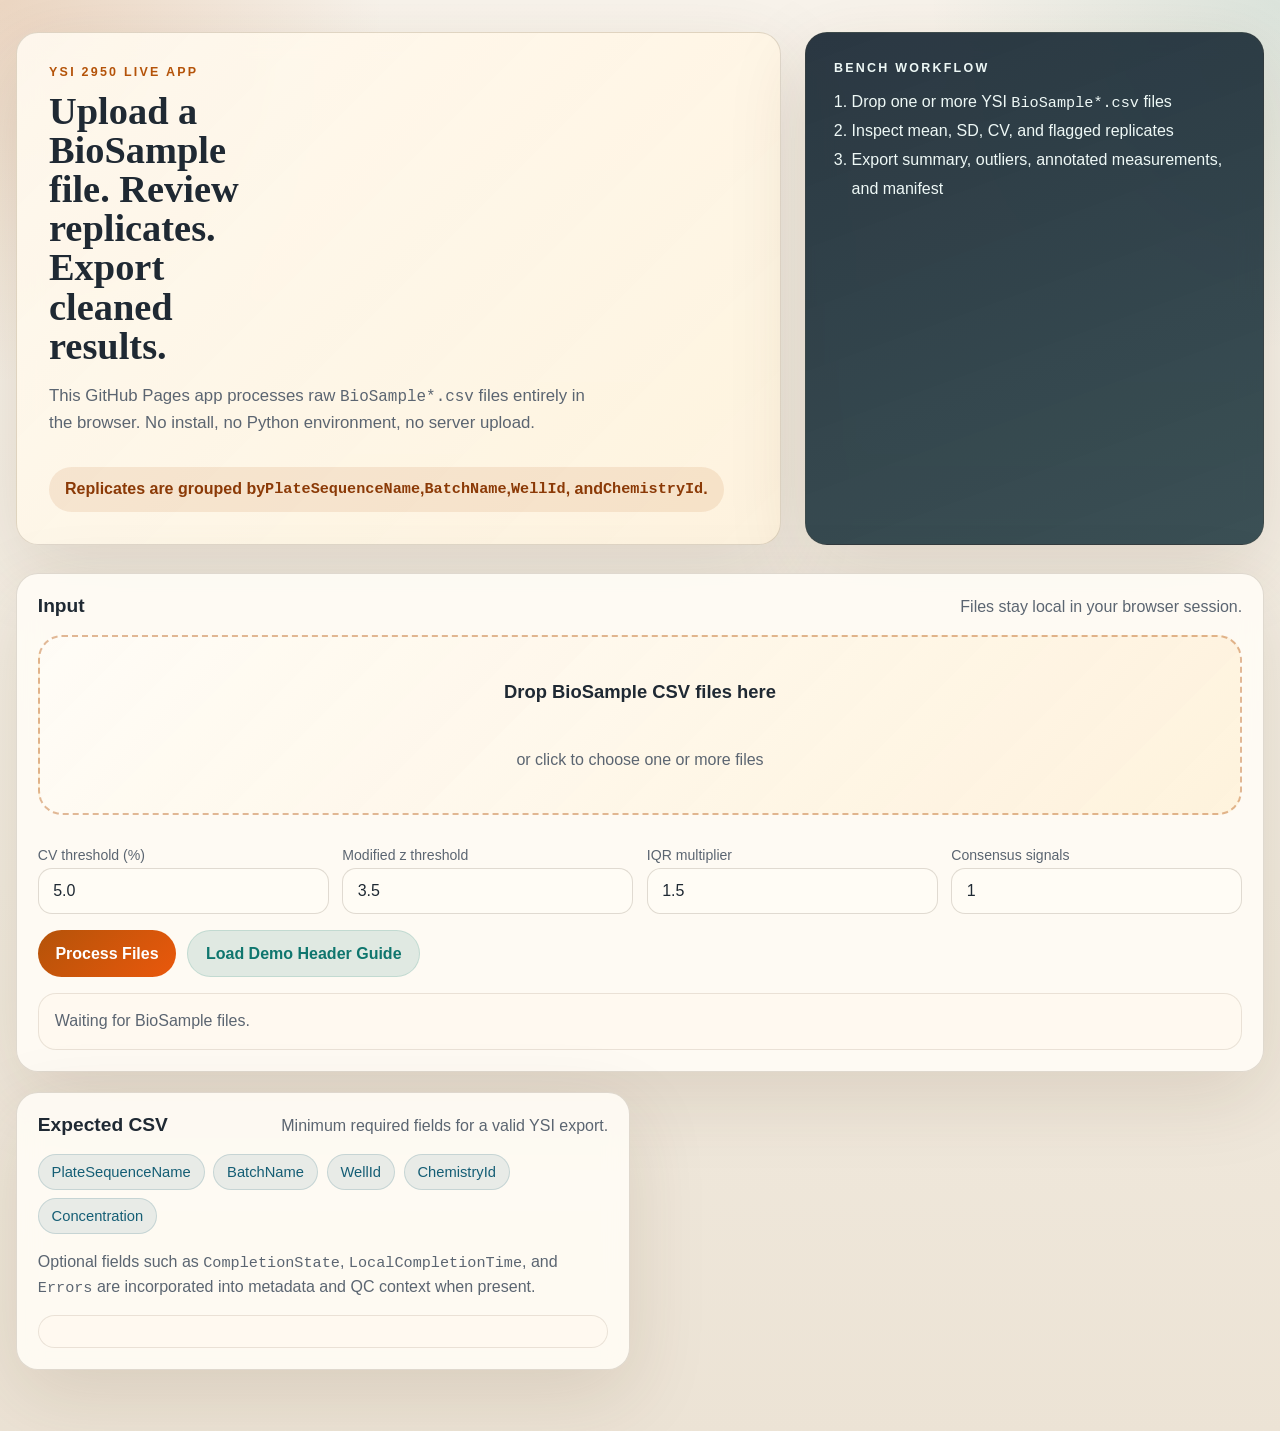
==== ysi-processor/index.html @ 0adb8f7d "Add browser-based YSI live app" ====
<!DOCTYPE html>
<html lang="en">
<head>
  <meta charset="utf-8">
  <meta name="viewport" content="width=device-width, initial-scale=1">
  <title>YSI Processor Live</title>
  <meta name="description" content="Browser-based YSI 2950 BioSample processor for replicate QC, means, standard deviation, and export-ready results.">
  <link rel="stylesheet" href="assets/styles.css">
</head>
<body>
  <div class="page-shell">
    <header class="hero">
      <div class="hero-copy">
        <p class="eyebrow">YSI 2950 Live App</p>
        <h1>Upload a BioSample file. Review replicates. Export cleaned results.</h1>
        <p class="lede">
          This GitHub Pages app processes raw <code>BioSample*.csv</code> files entirely in the browser.
          No install, no Python environment, no server upload.
        </p>
        <div class="hero-note">
          Replicates are grouped by <code>PlateSequenceName</code>, <code>BatchName</code>, <code>WellId</code>, and <code>ChemistryId</code>.
        </div>
      </div>
      <div class="hero-card">
        <div class="card-kicker">Bench Workflow</div>
        <ol class="hero-steps">
          <li>Drop one or more YSI <code>BioSample*.csv</code> files</li>
          <li>Inspect mean, SD, CV, and flagged replicates</li>
          <li>Export summary, outliers, annotated measurements, and manifest</li>
        </ol>
      </div>
    </header>

    <main class="main-grid">
      <section class="panel intake-panel">
        <div class="panel-head">
          <h2>Input</h2>
          <p>Files stay local in your browser session.</p>
        </div>
        <label class="dropzone" id="dropzone">
          <input id="file-input" type="file" accept=".csv,text/csv" multiple>
          <span class="drop-title">Drop BioSample CSV files here</span>
          <span class="drop-subtitle">or click to choose one or more files</span>
        </label>
        <div class="file-list" id="file-list"></div>
        <div class="controls-grid">
          <label>
            <span>CV threshold (%)</span>
            <input id="cv-threshold" type="number" min="0" step="0.1" value="5.0">
          </label>
          <label>
            <span>Modified z threshold</span>
            <input id="modz-threshold" type="number" min="0" step="0.1" value="3.5">
          </label>
          <label>
            <span>IQR multiplier</span>
            <input id="iqr-multiplier" type="number" min="0" step="0.1" value="1.5">
          </label>
          <label>
            <span>Consensus signals</span>
            <input id="consensus-flags" type="number" min="1" step="1" value="1">
          </label>
        </div>
        <div class="button-row">
          <button id="process-button" class="primary">Process Files</button>
          <button id="load-demo-button" class="secondary">Load Demo Header Guide</button>
        </div>
        <div class="status-box" id="status-box">Waiting for BioSample files.</div>
      </section>

      <section class="panel info-panel">
        <div class="panel-head">
          <h2>Expected CSV</h2>
          <p>Minimum required fields for a valid YSI export.</p>
        </div>
        <div class="pill-grid">
          <span class="pill">PlateSequenceName</span>
          <span class="pill">BatchName</span>
          <span class="pill">WellId</span>
          <span class="pill">ChemistryId</span>
          <span class="pill">Concentration</span>
        </div>
        <p class="info-copy">
          Optional fields such as <code>CompletionState</code>, <code>LocalCompletionTime</code>, and <code>Errors</code>
          are incorporated into metadata and QC context when present.
        </p>
        <div class="manifest-preview" id="manifest-preview"></div>
      </section>

      <section class="panel kpi-panel hidden" id="kpi-panel">
        <div class="panel-head">
          <h2>Run Summary</h2>
          <p>High-level diagnostics for the current browser session.</p>
        </div>
        <div class="kpi-grid" id="kpi-grid"></div>
      </section>

      <section class="panel chart-panel hidden" id="chart-panel">
        <div class="panel-head">
          <h2>Variability Snapshot</h2>
          <p>Top replicate groups by raw CV with cleaned CV after recommended discard.</p>
        </div>
        <div id="cv-chart" class="chart-wrap"></div>
      </section>

      <section class="panel results-panel hidden" id="results-panel">
        <div class="panel-head">
          <h2>Summary Table</h2>
          <p>Mean, SD, CV and cleaned values by plate, batch, well and chemistry.</p>
        </div>
        <div class="toolbar">
          <input id="summary-search" type="search" placeholder="Filter summary table">
          <div class="button-row compact">
            <button id="download-summary" class="secondary">Export Summary CSV</button>
            <button id="download-measurements" class="secondary">Export Measurements CSV</button>
            <button id="download-outliers" class="secondary">Export Outliers CSV</button>
            <button id="download-manifest" class="secondary">Export Manifest CSV</button>
          </div>
        </div>
        <div class="table-wrap">
          <table id="summary-table"></table>
        </div>
      </section>

      <section class="panel flags-panel hidden" id="flags-panel">
        <div class="panel-head">
          <h2>Flagged Replicates</h2>
          <p>Rows that require review or are recommended for discard.</p>
        </div>
        <div class="table-wrap">
          <table id="outliers-table"></table>
        </div>
      </section>

      <section class="panel detail-panel hidden" id="detail-panel">
        <div class="panel-head">
          <h2>Annotated Measurements</h2>
          <p>Replicate-level QC detail, suitable for downstream audit.</p>
        </div>
        <div class="table-wrap">
          <table id="measurements-table"></table>
        </div>
      </section>
    </main>
  </div>
  <script src="assets/app.js"></script>
</body>
</html>
---- ysi-processor/assets/styles.css ----
:root {
  --bg: #f6f1e8;
  --panel: rgba(255, 252, 246, 0.9);
  --panel-strong: #fff9ef;
  --ink: #1f2933;
  --muted: #5b6571;
  --accent: #b45309;
  --accent-strong: #8b3a07;
  --teal: #0f766e;
  --blue: #155e75;
  --warn: #b91c1c;
  --ok: #166534;
  --border: rgba(87, 66, 44, 0.18);
  --shadow: 0 24px 80px rgba(76, 44, 13, 0.13);
  --radius: 22px;
}

* {
  box-sizing: border-box;
}

body {
  margin: 0;
  background:
    radial-gradient(circle at top left, rgba(180, 83, 9, 0.18), transparent 24rem),
    radial-gradient(circle at top right, rgba(15, 118, 110, 0.12), transparent 22rem),
    linear-gradient(180deg, #f8f3eb 0%, #f3ede2 45%, #ece3d5 100%);
  color: var(--ink);
  font-family: "Avenir Next", "Trebuchet MS", "Segoe UI", sans-serif;
  min-height: 100vh;
}

code {
  font-family: "SFMono-Regular", "Consolas", monospace;
  font-size: 0.95em;
}

.page-shell {
  width: min(1400px, calc(100% - 2rem));
  margin: 0 auto;
  padding: 2rem 0 4rem;
}

.hero {
  display: grid;
  grid-template-columns: 1.5fr 0.9fr;
  gap: 1.5rem;
  align-items: stretch;
  margin-bottom: 1.75rem;
}

.hero-copy,
.hero-card,
.panel {
  border: 1px solid var(--border);
  border-radius: var(--radius);
  box-shadow: var(--shadow);
  backdrop-filter: blur(12px);
}

.hero-copy {
  background: linear-gradient(135deg, rgba(255, 249, 239, 0.92), rgba(255, 243, 221, 0.88));
  padding: 2rem;
}

.hero-card {
  background: linear-gradient(160deg, rgba(24, 39, 51, 0.92), rgba(33, 58, 65, 0.88));
  color: #eef8f6;
  padding: 1.75rem;
}

.eyebrow,
.card-kicker {
  text-transform: uppercase;
  letter-spacing: 0.18em;
  font-size: 0.78rem;
  font-weight: 700;
  margin: 0 0 0.8rem;
}

.eyebrow {
  color: var(--accent);
}

.hero h1 {
  font-family: "Georgia", "Times New Roman", serif;
  font-size: clamp(2rem, 3vw, 3.5rem);
  line-height: 1.02;
  margin: 0 0 1rem;
  max-width: 12ch;
}

.lede {
  max-width: 60ch;
  color: var(--muted);
  font-size: 1.05rem;
  line-height: 1.6;
}

.hero-note {
  display: inline-flex;
  align-items: center;
  padding: 0.85rem 1rem;
  border-radius: 999px;
  background: rgba(180, 83, 9, 0.11);
  color: var(--accent-strong);
  font-weight: 600;
  margin-top: 0.8rem;
}

.hero-steps {
  margin: 0;
  padding-left: 1.1rem;
  line-height: 1.8;
}

.main-grid {
  display: grid;
  grid-template-columns: repeat(12, 1fr);
  gap: 1.25rem;
}

.panel {
  background: var(--panel);
  padding: 1.3rem;
}

.intake-panel,
.results-panel,
.flags-panel,
.detail-panel {
  grid-column: span 12;
}

.info-panel,
.kpi-panel,
.chart-panel {
  grid-column: span 6;
}

.panel-head {
  display: flex;
  flex-wrap: wrap;
  align-items: baseline;
  justify-content: space-between;
  gap: 0.6rem;
  margin-bottom: 1rem;
}

.panel-head h2 {
  margin: 0;
  font-size: 1.2rem;
}

.panel-head p,
.info-copy {
  margin: 0;
  color: var(--muted);
  line-height: 1.5;
}

.dropzone {
  display: grid;
  place-items: center;
  min-height: 180px;
  padding: 1.5rem;
  border: 2px dashed rgba(180, 83, 9, 0.4);
  border-radius: 24px;
  background:
    linear-gradient(135deg, rgba(255, 252, 246, 0.96), rgba(254, 241, 217, 0.88));
  text-align: center;
  cursor: pointer;
  transition: transform 160ms ease, border-color 160ms ease, background 160ms ease;
}

.dropzone:hover,
.dropzone.dragging {
  transform: translateY(-2px);
  border-color: rgba(15, 118, 110, 0.55);
  background:
    linear-gradient(135deg, rgba(255, 251, 244, 0.98), rgba(224, 245, 241, 0.92));
}

.dropzone input {
  display: none;
}

.drop-title {
  display: block;
  font-size: 1.15rem;
  font-weight: 700;
}

.drop-subtitle {
  display: block;
  color: var(--muted);
  margin-top: 0.45rem;
}

.file-list {
  margin-top: 1rem;
  display: flex;
  flex-wrap: wrap;
  gap: 0.6rem;
}

.file-chip,
.pill {
  display: inline-flex;
  align-items: center;
  gap: 0.4rem;
  padding: 0.55rem 0.8rem;
  border-radius: 999px;
  background: rgba(21, 94, 117, 0.09);
  color: var(--blue);
  border: 1px solid rgba(21, 94, 117, 0.16);
  font-size: 0.92rem;
}

.pill-grid {
  display: flex;
  flex-wrap: wrap;
  gap: 0.55rem;
  margin-bottom: 1rem;
}

.controls-grid {
  display: grid;
  grid-template-columns: repeat(4, minmax(0, 1fr));
  gap: 0.85rem;
  margin: 1rem 0;
}

.controls-grid label,
.toolbar input {
  display: grid;
  gap: 0.35rem;
}

.controls-grid span {
  font-size: 0.88rem;
  color: var(--muted);
}

input[type="number"],
input[type="search"] {
  width: 100%;
  padding: 0.8rem 0.9rem;
  border-radius: 14px;
  border: 1px solid rgba(87, 66, 44, 0.18);
  background: rgba(255, 252, 246, 0.9);
  font: inherit;
  color: var(--ink);
}

.button-row {
  display: flex;
  flex-wrap: wrap;
  gap: 0.7rem;
}

.button-row.compact {
  gap: 0.45rem;
}

button {
  border: 0;
  border-radius: 999px;
  padding: 0.85rem 1.1rem;
  font: inherit;
  font-weight: 700;
  cursor: pointer;
  transition: transform 140ms ease, opacity 140ms ease;
}

button:hover {
  transform: translateY(-1px);
}

button:disabled {
  cursor: not-allowed;
  opacity: 0.45;
  transform: none;
}

.primary {
  background: linear-gradient(135deg, var(--accent), #ea580c);
  color: white;
}

.secondary {
  background: rgba(15, 118, 110, 0.12);
  color: var(--teal);
  border: 1px solid rgba(15, 118, 110, 0.14);
}

.status-box,
.manifest-preview {
  margin-top: 1rem;
  padding: 0.95rem 1rem;
  border-radius: 18px;
  background: rgba(255, 249, 239, 0.92);
  border: 1px solid rgba(87, 66, 44, 0.12);
  line-height: 1.55;
  color: var(--muted);
}

.kpi-grid {
  display: grid;
  grid-template-columns: repeat(4, minmax(0, 1fr));
  gap: 0.85rem;
}

.kpi-card {
  padding: 1rem;
  border-radius: 18px;
  background: linear-gradient(180deg, rgba(255, 253, 250, 0.96), rgba(244, 237, 224, 0.88));
  border: 1px solid rgba(87, 66, 44, 0.12);
}

.kpi-label {
  color: var(--muted);
  font-size: 0.84rem;
}

.kpi-value {
  display: block;
  margin-top: 0.45rem;
  font-size: 1.8rem;
  font-weight: 800;
}

.chart-wrap {
  overflow-x: auto;
}

.chart-bar-row {
  display: grid;
  grid-template-columns: minmax(180px, 300px) 1fr 1fr;
  gap: 0.8rem;
  align-items: center;
  padding: 0.55rem 0;
  border-bottom: 1px solid rgba(87, 66, 44, 0.08);
}

.chart-label {
  font-size: 0.9rem;
  color: var(--ink);
}

.bar-track {
  position: relative;
  height: 14px;
  border-radius: 999px;
  background: rgba(31, 41, 51, 0.08);
  overflow: hidden;
}

.bar-fill {
  position: absolute;
  inset: 0 auto 0 0;
  border-radius: 999px;
}

.bar-fill.raw {
  background: linear-gradient(90deg, #f97316, #b45309);
}

.bar-fill.clean {
  background: linear-gradient(90deg, #22c55e, #166534);
}

.toolbar {
  display: flex;
  flex-wrap: wrap;
  align-items: center;
  justify-content: space-between;
  gap: 0.8rem;
  margin-bottom: 1rem;
}

.table-wrap {
  overflow: auto;
  border-radius: 18px;
  border: 1px solid rgba(87, 66, 44, 0.14);
}

table {
  width: 100%;
  border-collapse: collapse;
  background: var(--panel-strong);
  font-size: 0.93rem;
}

th,
td {
  padding: 0.72rem 0.8rem;
  border-bottom: 1px solid rgba(87, 66, 44, 0.1);
  text-align: left;
  white-space: nowrap;
}

th {
  position: sticky;
  top: 0;
  background: #f7efe2;
  z-index: 1;
}

tbody tr:nth-child(even) {
  background: rgba(248, 242, 231, 0.65);
}

.flag-chip {
  display: inline-flex;
  padding: 0.25rem 0.55rem;
  border-radius: 999px;
  font-size: 0.82rem;
  font-weight: 700;
}

.flag-review {
  background: rgba(185, 28, 28, 0.12);
  color: var(--warn);
}

.flag-ok {
  background: rgba(22, 101, 52, 0.12);
  color: var(--ok);
}

.hidden {
  display: none;
}

@media (max-width: 1024px) {
  .hero,
  .info-panel,
  .kpi-panel,
  .chart-panel {
    grid-template-columns: 1fr;
    grid-column: span 12;
  }

  .controls-grid,
  .kpi-grid {
    grid-template-columns: repeat(2, minmax(0, 1fr));
  }
}

@media (max-width: 720px) {
  .page-shell {
    width: min(100% - 1rem, 100%);
    padding-top: 1rem;
  }

  .hero-copy,
  .hero-card,
  .panel {
    padding: 1rem;
  }

  .controls-grid,
  .kpi-grid {
    grid-template-columns: 1fr;
  }

  .chart-bar-row {
    grid-template-columns: 1fr;
  }

  .hero h1 {
    max-width: 100%;
  }
}
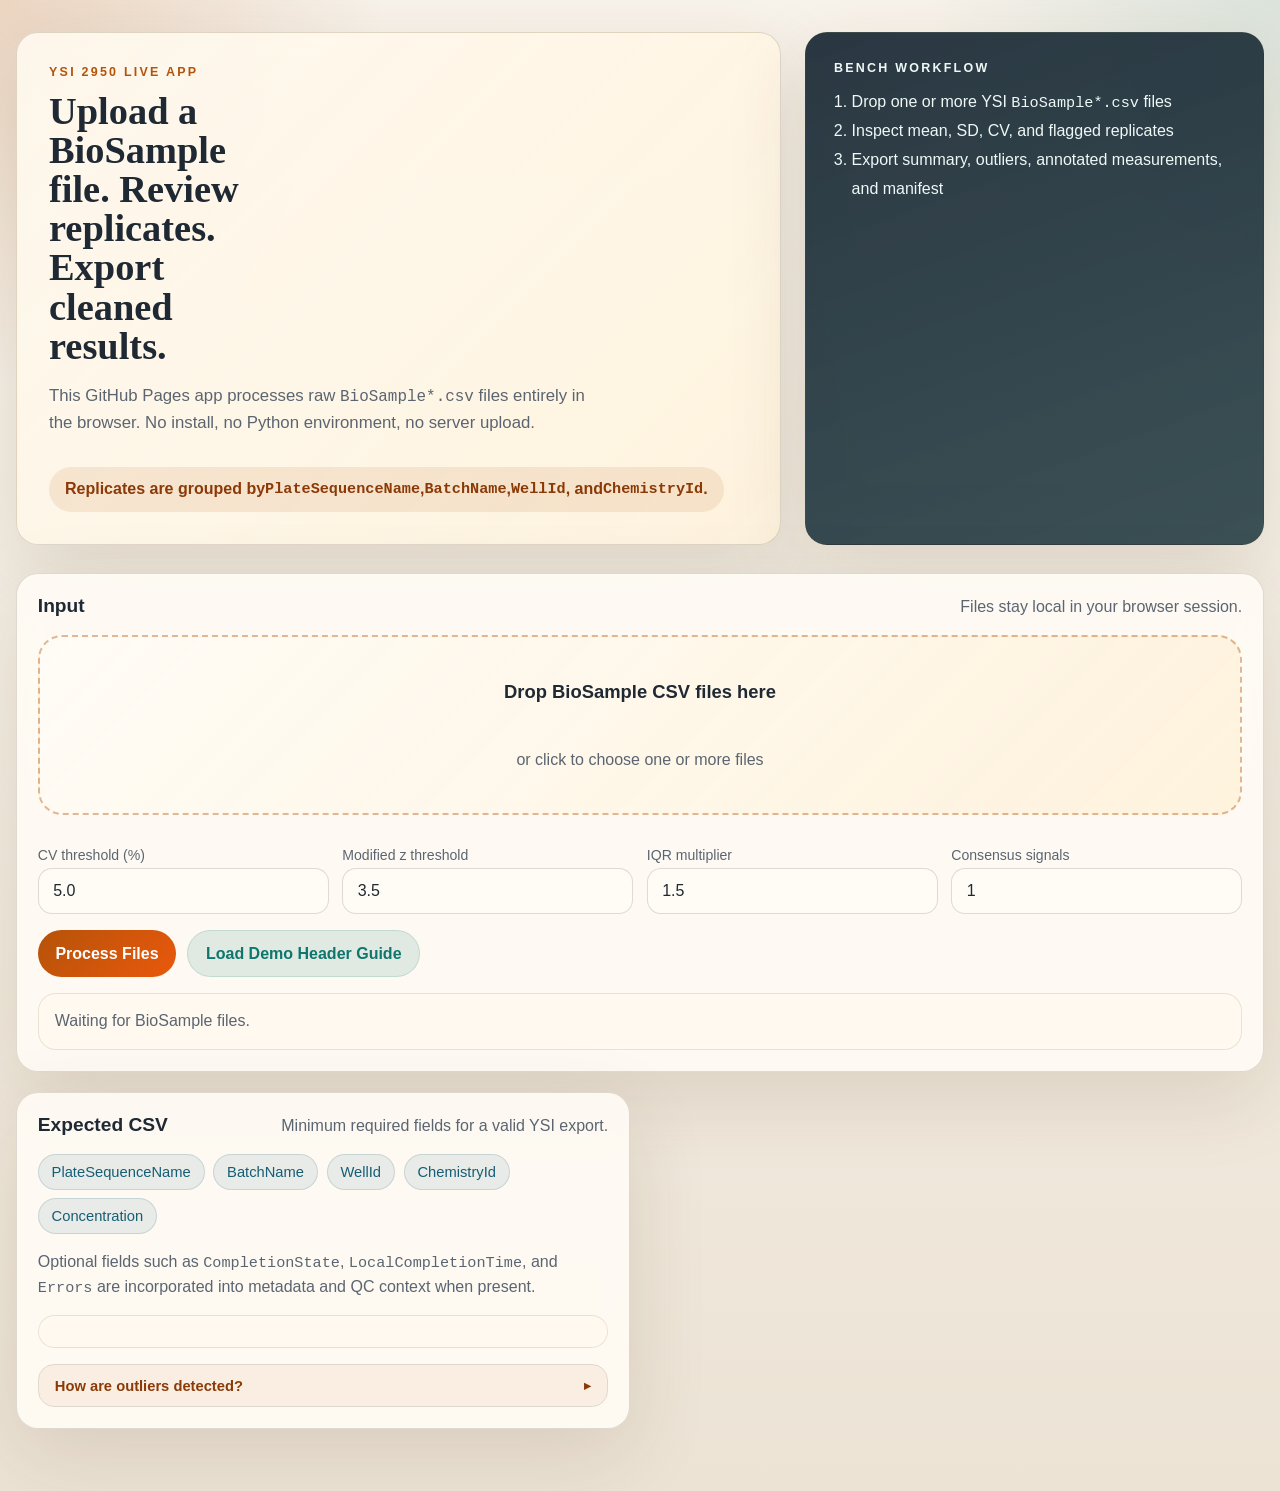
==== commit b376f877: "V2" ====
--- a/ysi-processor/index.html
+++ b/ysi-processor/index.html
@@ -32,6 +32,8 @@
     </header>
 
     <main class="main-grid">
+
+      <!-- Upload -->
       <section class="panel intake-panel">
         <div class="panel-head">
           <h2>Input</h2>
@@ -68,6 +70,7 @@
         <div class="status-box" id="status-box">Waiting for BioSample files.</div>
       </section>
 
+      <!-- Expected CSV + methodology -->
       <section class="panel info-panel">
         <div class="panel-head">
           <h2>Expected CSV</h2>
@@ -85,8 +88,24 @@
           are incorporated into metadata and QC context when present.
         </p>
         <div class="manifest-preview" id="manifest-preview"></div>
+        <details class="method-accordion">
+          <summary>How are outliers detected?</summary>
+          <div class="method-body">
+            <p>Three independent statistical tests run on each replicate group (≥ 3 replicates required). A replicate is recommended for discard when it accumulates enough flags (configurable via <em>Consensus signals</em>).</p>
+            <dl>
+              <dt>Modified Z-Score</dt>
+              <dd>Uses the median and MAD (median absolute deviation) — robust to non-normal distributions. Flags a replicate if |0.6745 × (value − median) / MAD| exceeds the threshold.</dd>
+              <dt>IQR Fence</dt>
+              <dd>Flags values that fall outside Q1 − multiplier × IQR or Q3 + multiplier × IQR. Requires a non-zero IQR.</dd>
+              <dt>Leave-One-Out CV</dt>
+              <dd>Tests whether removing each replicate reduces the group CV below the threshold. Only the replicate whose removal gives the greatest improvement is a candidate.</dd>
+            </dl>
+            <p>The <strong>cleaned mean/SD</strong> is computed after applying the recommended discard. Groups are marked <strong>REVIEW</strong> if no single outlier is identified but CV still exceeds the threshold.</p>
+          </div>
+        </details>
       </section>
 
+      <!-- Run summary KPIs -->
       <section class="panel kpi-panel hidden" id="kpi-panel">
         <div class="panel-head">
           <h2>Run Summary</h2>
@@ -95,43 +114,67 @@
         <div class="kpi-grid" id="kpi-grid"></div>
       </section>
 
+      <!-- Quick Results — primary output -->
+      <section class="panel quick-results-panel hidden" id="quick-results-panel">
+        <div class="panel-head">
+          <div>
+            <h2>Results</h2>
+            <p>Cleaned mean ± SD per replicate group. Flagged groups appear first.</p>
+          </div>
+          <button id="copy-results-btn" class="secondary">Copy for Excel</button>
+        </div>
+        <div class="downloads-strip">
+          <span class="downloads-label">Download</span>
+          <button id="download-summary" class="dl-btn">Summary CSV</button>
+          <button id="download-measurements" class="dl-btn">Measurements CSV</button>
+          <button id="download-outliers" class="dl-btn">Outliers CSV</button>
+          <button id="download-manifest" class="dl-btn">Manifest CSV</button>
+        </div>
+        <div class="table-wrap">
+          <table id="quick-results-table"></table>
+        </div>
+      </section>
+
+      <!-- CV variability chart (full width) -->
       <section class="panel chart-panel hidden" id="chart-panel">
         <div class="panel-head">
           <h2>Variability Snapshot</h2>
-          <p>Top replicate groups by raw CV with cleaned CV after recommended discard.</p>
+          <p>Top replicate groups by raw CV, with cleaned CV after recommended discard. Red line marks the CV threshold.</p>
+        </div>
+        <div class="chart-legend">
+          <span class="legend-raw">Raw CV</span>
+          <span class="legend-clean">Cleaned CV</span>
+          <span class="legend-threshold">CV threshold</span>
         </div>
         <div id="cv-chart" class="chart-wrap"></div>
       </section>
 
+      <!-- Flagged replicates (with reason) -->
+      <section class="panel flags-panel hidden" id="flags-panel">
+        <div class="panel-head">
+          <h2>Flagged Replicates</h2>
+          <p>Individual replicates that triggered review or are recommended for discard.</p>
+        </div>
+        <div class="table-wrap">
+          <table id="outliers-table"></table>
+        </div>
+      </section>
+
+      <!-- Full QC summary -->
       <section class="panel results-panel hidden" id="results-panel">
         <div class="panel-head">
-          <h2>Summary Table</h2>
-          <p>Mean, SD, CV and cleaned values by plate, batch, well and chemistry.</p>
+          <h2>Full QC Summary</h2>
+          <p>All group-level statistics including raw and cleaned values.</p>
         </div>
         <div class="toolbar">
           <input id="summary-search" type="search" placeholder="Filter summary table">
-          <div class="button-row compact">
-            <button id="download-summary" class="secondary">Export Summary CSV</button>
-            <button id="download-measurements" class="secondary">Export Measurements CSV</button>
-            <button id="download-outliers" class="secondary">Export Outliers CSV</button>
-            <button id="download-manifest" class="secondary">Export Manifest CSV</button>
-          </div>
         </div>
         <div class="table-wrap">
           <table id="summary-table"></table>
         </div>
       </section>
 
-      <section class="panel flags-panel hidden" id="flags-panel">
-        <div class="panel-head">
-          <h2>Flagged Replicates</h2>
-          <p>Rows that require review or are recommended for discard.</p>
-        </div>
-        <div class="table-wrap">
-          <table id="outliers-table"></table>
-        </div>
-      </section>
-
+      <!-- Annotated measurements -->
       <section class="panel detail-panel hidden" id="detail-panel">
         <div class="panel-head">
           <h2>Annotated Measurements</h2>
@@ -141,6 +184,7 @@
           <table id="measurements-table"></table>
         </div>
       </section>
+
     </main>
   </div>
   <script src="assets/app.js"></script>
--- a/ysi-processor/assets/styles.css
+++ b/ysi-processor/assets/styles.css
@@ -133,9 +133,13 @@
 }
 
 .info-panel,
-.kpi-panel,
-.chart-panel {
+.kpi-panel {
   grid-column: span 6;
+}
+
+.chart-panel,
+.quick-results-panel {
+  grid-column: span 12;
 }
 
 .panel-head {
@@ -436,8 +440,7 @@
 @media (max-width: 1024px) {
   .hero,
   .info-panel,
-  .kpi-panel,
-  .chart-panel {
+  .kpi-panel {
     grid-template-columns: 1fr;
     grid-column: span 12;
   }
@@ -473,3 +476,170 @@
     max-width: 100%;
   }
 }
+
+/* ─── Status badges ─────────────────────────────────── */
+.status-badge {
+  display: inline-flex;
+  align-items: center;
+  padding: 0.22rem 0.65rem;
+  border-radius: 999px;
+  font-size: 0.8rem;
+  font-weight: 700;
+  letter-spacing: 0.04em;
+  white-space: nowrap;
+}
+
+.status-pass    { background: rgba(22, 101, 52, 0.14);  color: var(--ok); }
+.status-fail    { background: rgba(185, 28, 28, 0.14);  color: var(--warn); }
+.status-cleaned { background: rgba(21, 94, 117, 0.14);  color: var(--blue); }
+.status-review  { background: rgba(180, 83, 9, 0.14);   color: var(--accent-strong); }
+
+/* ─── Quick results row tinting ─────────────────────── */
+.row-fail td    { background: rgba(185, 28, 28, 0.055); }
+.row-fail:hover td { background: rgba(185, 28, 28, 0.10); }
+.row-review td  { background: rgba(180, 83, 9, 0.045); }
+.row-review:hover td { background: rgba(180, 83, 9, 0.09); }
+.row-cleaned td { background: rgba(21, 94, 117, 0.045); }
+.row-pass td    { background: transparent; }
+
+/* CV value coloring inside cells */
+.cv-high { color: var(--warn); font-weight: 700; }
+.cv-ok   { color: var(--ok); }
+
+/* ± separator in Mean ± SD cells */
+.sd-sep { color: var(--muted); margin: 0 0.2em; font-weight: 400; }
+
+/* ─── Downloads strip ───────────────────────────────── */
+.downloads-strip {
+  display: flex;
+  flex-wrap: wrap;
+  align-items: center;
+  gap: 0.55rem;
+  padding: 0.75rem 0;
+  margin-bottom: 1rem;
+  border-bottom: 1px solid var(--border);
+}
+
+.downloads-label {
+  font-size: 0.82rem;
+  font-weight: 700;
+  color: var(--muted);
+  text-transform: uppercase;
+  letter-spacing: 0.1em;
+  margin-right: 0.2rem;
+}
+
+.dl-btn {
+  border-radius: 999px;
+  padding: 0.5rem 0.95rem;
+  font: inherit;
+  font-size: 0.88rem;
+  font-weight: 600;
+  cursor: pointer;
+  transition: transform 140ms ease, background 140ms ease;
+  background: rgba(15, 118, 110, 0.10);
+  color: var(--teal);
+  border: 1px solid rgba(15, 118, 110, 0.22);
+}
+
+.dl-btn:hover {
+  transform: translateY(-1px);
+  background: rgba(15, 118, 110, 0.18);
+}
+
+/* ─── Methods accordion ─────────────────────────────── */
+.method-accordion {
+  margin-top: 1rem;
+  border-radius: 16px;
+  border: 1px solid var(--border);
+  overflow: hidden;
+}
+
+.method-accordion summary {
+  padding: 0.8rem 1rem;
+  cursor: pointer;
+  font-weight: 700;
+  font-size: 0.92rem;
+  background: rgba(180, 83, 9, 0.07);
+  color: var(--accent-strong);
+  list-style: none;
+  display: flex;
+  justify-content: space-between;
+  align-items: center;
+  user-select: none;
+}
+
+.method-accordion summary::-webkit-details-marker { display: none; }
+
+.method-accordion summary::after {
+  content: "▸";
+  font-size: 0.9em;
+  transition: transform 200ms ease;
+  flex-shrink: 0;
+}
+
+.method-accordion[open] summary::after {
+  transform: rotate(90deg);
+}
+
+.method-body {
+  padding: 1rem;
+  font-size: 0.9rem;
+  line-height: 1.65;
+  color: var(--muted);
+}
+
+.method-body p { margin: 0 0 0.7rem; }
+.method-body p:last-child { margin-bottom: 0; }
+.method-body dl { margin: 0; }
+
+.method-body dt {
+  font-weight: 700;
+  color: var(--ink);
+  margin-top: 0.7rem;
+}
+
+.method-body dd {
+  margin: 0.2rem 0 0 0;
+}
+
+/* ─── Chart legend ──────────────────────────────────── */
+.chart-legend {
+  display: flex;
+  gap: 1.2rem;
+  margin-bottom: 0.75rem;
+  font-size: 0.87rem;
+  color: var(--muted);
+  align-items: center;
+}
+
+.legend-raw::before,
+.legend-clean::before,
+.legend-threshold::before {
+  content: "";
+  display: inline-block;
+  width: 0.95rem;
+  height: 0.55rem;
+  border-radius: 999px;
+  margin-right: 0.4rem;
+  vertical-align: middle;
+}
+
+.legend-raw::before       { background: linear-gradient(90deg, #f97316, #b45309); }
+.legend-clean::before     { background: linear-gradient(90deg, #22c55e, #166534); }
+.legend-threshold::before { background: rgba(185, 28, 28, 0.65); width: 2px; height: 0.85rem; border-radius: 1px; }
+
+/* CV threshold marker inside bar tracks */
+.bar-track {
+  position: relative;
+}
+
+.bar-track-threshold {
+  position: absolute;
+  top: -2px;
+  bottom: -2px;
+  width: 2px;
+  background: rgba(185, 28, 28, 0.6);
+  border-radius: 1px;
+  z-index: 1;
+}
